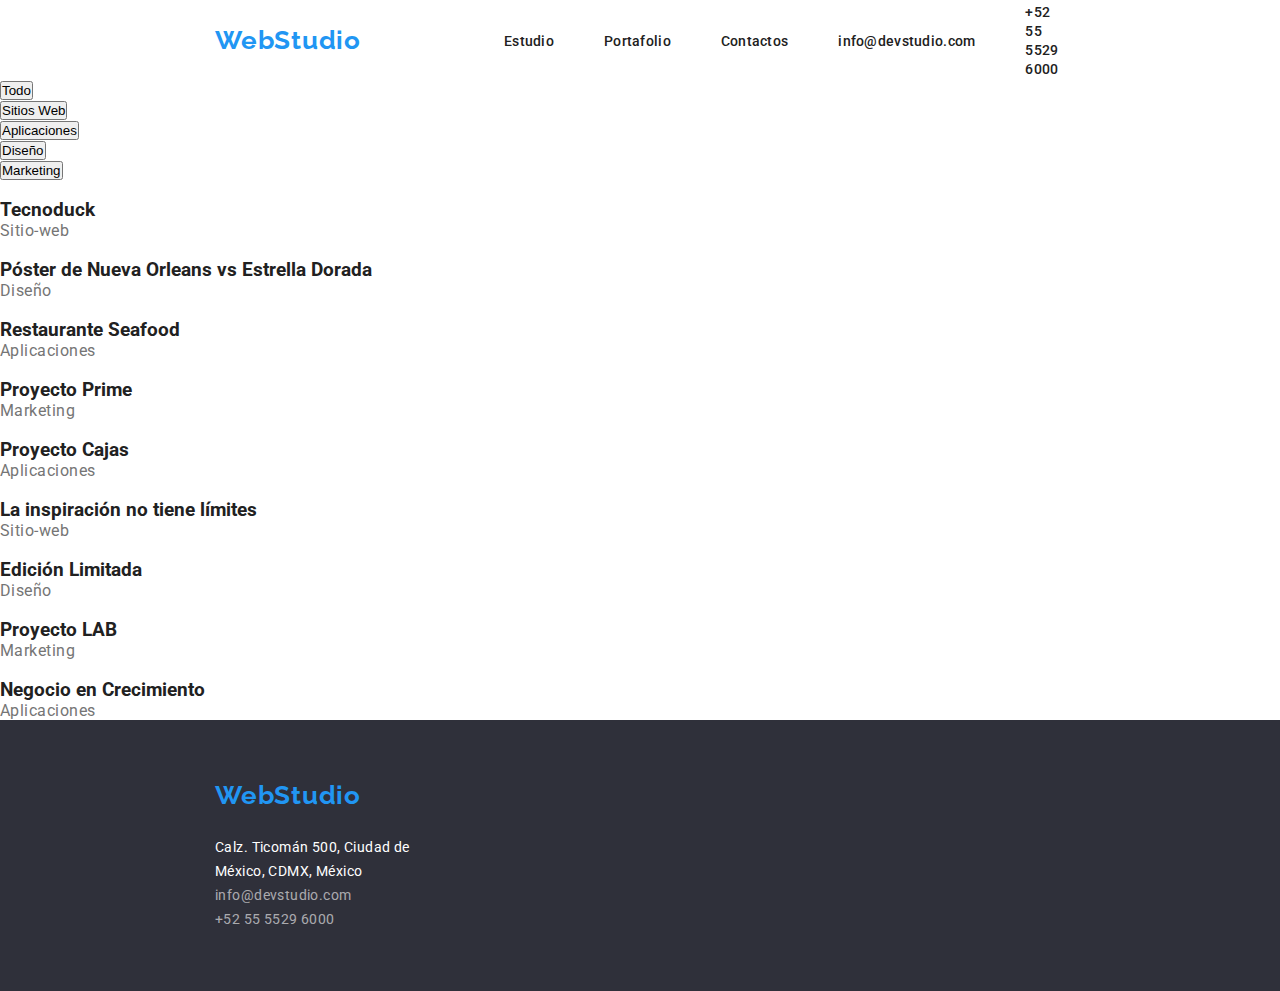
==== portfolio.html @ f9f8a567 "index + CSS" ====
<!DOCTYPE html>
<html lang="en">
<head>
    <meta charset="UTF-8">
    <meta http-equiv="X-UA-Compatible" content="IE=edge">
    <meta name="viewport" content="width=
    , initial-scale=1.0">
    <title>Document</title>
    <link href="https://fonts.googleapis.com/css2?family=Raleway:wght@700&family=Roboto:wght@400;500;700;900&display=swap" rel="stylesheet">
    <link rel="stylesheet" href="/css/styles.css">
</head>
<body>
    <header class="header">
        <nav>
            <ul class="navbar">
                <li><a href=""><span class="logo-text">WebStudio</span></a></li>
                <li><a href="index.html">Estudio</a></li>
                <li><a href="portfolio.html">Portafolio</a></li>
                <li><a href="">Contactos</a></li>
            </ul>
        </nav>
        <ul class="navbar">
            <li><a href="mailto: info@devstudio.com">info@devstudio.com</a></li>
            <li><a href="tel: +52 55 5529 6000">+52 55 5529 6000</a></li>
        </ul>
    </header>
    <main>
        <!-- Filtro de botones -->
        <section>
        <ul>
            <li><button type="button" class="btn-filter">Todo</button></li>
            <li><button type="button" class="btn-filter">Sitios Web</button></li>
            <li><button type="button" class="btn-filter">Aplicaciones</button></li>
            <li><button type="button" class="btn-filter">Diseño</button></li>
            <li><button type="button" class="btn-filter">Marketing</button></li>
        </ul>
    </section>

    <!-- Lista de cartas con productos -->
    <section class="list">
        <article class="product_list">
            <img src="" alt="">
            <h3 class="name-product">Tecnoduck</h3>
            <p><span class="article-kind">Sitio-web</span></p>
        </article>
        <article class="product_list">
            <img src="" alt="">
            <h3 class="name-product">Póster de Nueva Orleans vs Estrella Dorada</h3>
            <p><span class="article-kind">Diseño</span></p>
        </article>
        <article class="product_list">
            <img src="" alt="">
            <h3 class="name-product">Restaurante Seafood</h3>
            <p><span class="article-kind">Aplicaciones</span></p>
        </article>
        <article class="product_list">
            <img src="" alt="">
            <h3 class="name-product">Proyecto Prime</h3>
            <p><span class="article-kind">Marketing</span></p>
        </article>
        <article class="product_list">
            <img src="" alt="">
            <h3 class="name-product">Proyecto Cajas</h3>
            <p><span class="article-kind">Aplicaciones</span></p>
        </article>
        <article class="product_list">
            <img src="" alt="">
            <h3 class="name-product">La inspiración no tiene límites</h3>
            <p><span class="article-kind">Sitio-web</span></p>
        </article>
        <article class="product_list">
            <img src="" alt="">
            <h3 class="name-product">Edición Limitada</h3>
            <p><span class="article-kind">Diseño</span></p>
        </article>
        <article class="product_list">
            <img src="" alt="">
            <h3 class="name-product">Proyecto LAB</h3>
            <p><span class="article-kind">Marketing</span></p>
        </article>
        <article class="product_list">
            <img src="" alt="">
            <h3 class="name-product">Negocio en Crecimiento</h3>
            <p><span class="article-kind">Aplicaciones</span></p>
        </article>
    </section>
    </main>
    <footer>
        <address>
            <span class="logo_footer">WebStudio</span><br>
            Calz. Ticomán 500, Ciudad de<br>
            México, CDMX, México
            <a href="mailto: info@devstudio.com">info@devstudio.com</a>
            <a href="tel: +52 55 5529 6000">+52 55 5529 6000</a>
        </address>
    </footer>
</body>
</html>
---- css/styles.css ----
* {
    margin: 0;
    padding: 0;
}

body {
    font-family: 'Roboto', 'Raleway', sans-serif;
    color: #212121;
    margin: 0;
}

footer {
    background-color: #2F303A;
    padding: 60px 215px;
}

h2 {
    font-style: normal;
    font-weight: 700;
    font-size: 36px;
    line-height: 42px;
    text-align: center;
    letter-spacing: 0.03em;

    color: #212121;
}

.header {
    display: flex;
    height: 80px;
    left: 0px;
    top: 0px;

    background: #FFFFFF;
    padding-left: 215px;
    padding-right: 215px;
    justify-content: space-between;
    align-items: center;
}

.navbar {
    display: flex;
    align-items: center;
}

.navbar>li {
    margin-right: 50px;
    list-style: none;
}

.navbar>li>a {
    text-decoration: none;
    color: #212121;
    font-style: normal;
    font-weight: 500;
    font-size: 14px;
    line-height: 16px;
    letter-spacing: 0.02em;
}

.navbar>li>a:hover {
    color: #2196F3;
}

.logo-text {
    font-family: 'Raleway';
    font-style: normal;
    font-weight: 700;
    font-size: 26px;
    line-height: 31px;
    /* identical to box height */

    text-align: right;
    letter-spacing: 0.03em;

    color: #2196F3;
    margin-right: 93px;
}

.banner-ppal {
    display: flex;
    flex-direction: column;
    background-color: #2F303A;
    height: 600px;

    filter: drop-shadow(0px 4px 4px rgba(0, 0, 0, 0.25));

    color: #FFFFFF;
    align-items: center;
    justify-content: center;
}

.text-ppal{
    width: 696px;
    font-family: 'Roboto';
    font-style: normal;
    font-weight: 900;
    font-size: 44px;
    line-height: 60px;
    /* or 136% */

    text-align: center;
    letter-spacing: 0.06em;
    text-transform: uppercase;

    margin-bottom: 30px;
}

.btn-ppal {
    width: 261px;
    height: 50px;
    background-color: #2196F3;
    

    font-family: 'Roboto';
    font-style: normal;
    font-weight: 700;
    font-size: 16px;
    line-height: 30px;
    /* identical to box height, or 188% */
    letter-spacing: 0.06em;
    color: #FFFFFF;

    box-shadow: 0px 4px 4px rgba(0, 0, 0, 0.15);
    border-radius: 4px;
    border: 0;
}

.qualities {
    height: 122px;
    display: flex;
    padding: 95px 215px;
    justify-content: space-between;
}

.qualities_item {
    width: 270px;
    height: 101px;
    display: grid;
    justify-content: space-between;
}

.qualitie_tittle {
    font-style: normal;
    font-weight: 700;
    font-size: 14px;
    line-height: 16px;
    letter-spacing: 0.03em;
    text-transform: uppercase;

    color: #212121;
}

.qualitie_description {
    font-style: normal;
    font-style: normal;
    font-weight: 400;
    font-size: 14px;
    line-height: 24px;
    /* or 171% */
    
    letter-spacing: 0.03em;

    color: #757575;
}

.aboutus {
    display: grid;
    height: 425px;
    justify-content: center;
    align-items: center;
    margin-bottom: 94px;
}

.aboutus-galery {
    display: flex;
    justify-content: space-between;
}

.aboutus-galery>img {
    padding: 0px 30px; 
}

.team {
    background-color: #F5F4FA;
    padding: 94px 215px;
}

.team>ul {
    margin-top: 50px;
    display: flex;
    list-style: none;
    justify-content: space-between;

}

.team>ul>li {

    height: 368px;
    display: flex;
    flex-direction: column;
    background: #FFFFFF;
    /* material shadow v1 */
    box-shadow: 0px 1px 3px rgba(0, 0, 0, 0.12), 0px 1px 1px rgba(0, 0, 0, 0.14), 0px 2px 1px rgba(0, 0, 0, 0.2);
    border-radius: 0px 0px 4px 4px;
    text-align: center;
}

.name-teammate{ 
font-style: normal;
font-weight: 500;
font-size: 16px;
line-height: 19px;
/* identical to box height */

text-align: center;
letter-spacing: 0.03em;

color: #212121;
margin-top: 30px;
margin-bottom: 10px;
}

.article-kind{
    font-style: normal;
    font-weight: 400;
    font-size: 16px;
    line-height: 19px;
    /* identical to box height */

    text-align: center;
    letter-spacing: 0.03em;

    color: #757575;
}

.logo_footer {
    font-family: 'Raleway';
    font-style: normal;
    font-weight: 700;
    font-size: 26px;
    line-height: 31px;
    /* identical to box height */

    letter-spacing: 0.03em;

    color: #2196F3;
}

address {
    display: grid;
    font-family: 'Roboto';
    font-style: normal;
    font-weight: 400;
    font-size: 14px;
    line-height: 24px;
    /* or 171% */

    letter-spacing: 0.03em;

    color: #FFFFFF;
}

address>a {
    text-decoration: none;
    font-style: normal;
    font-weight: 400;
    font-size: 14px;
    line-height: 24px;
    /* or 171% */

    letter-spacing: 0.03em;

    color: rgba(255, 255, 255, 0.6);
}
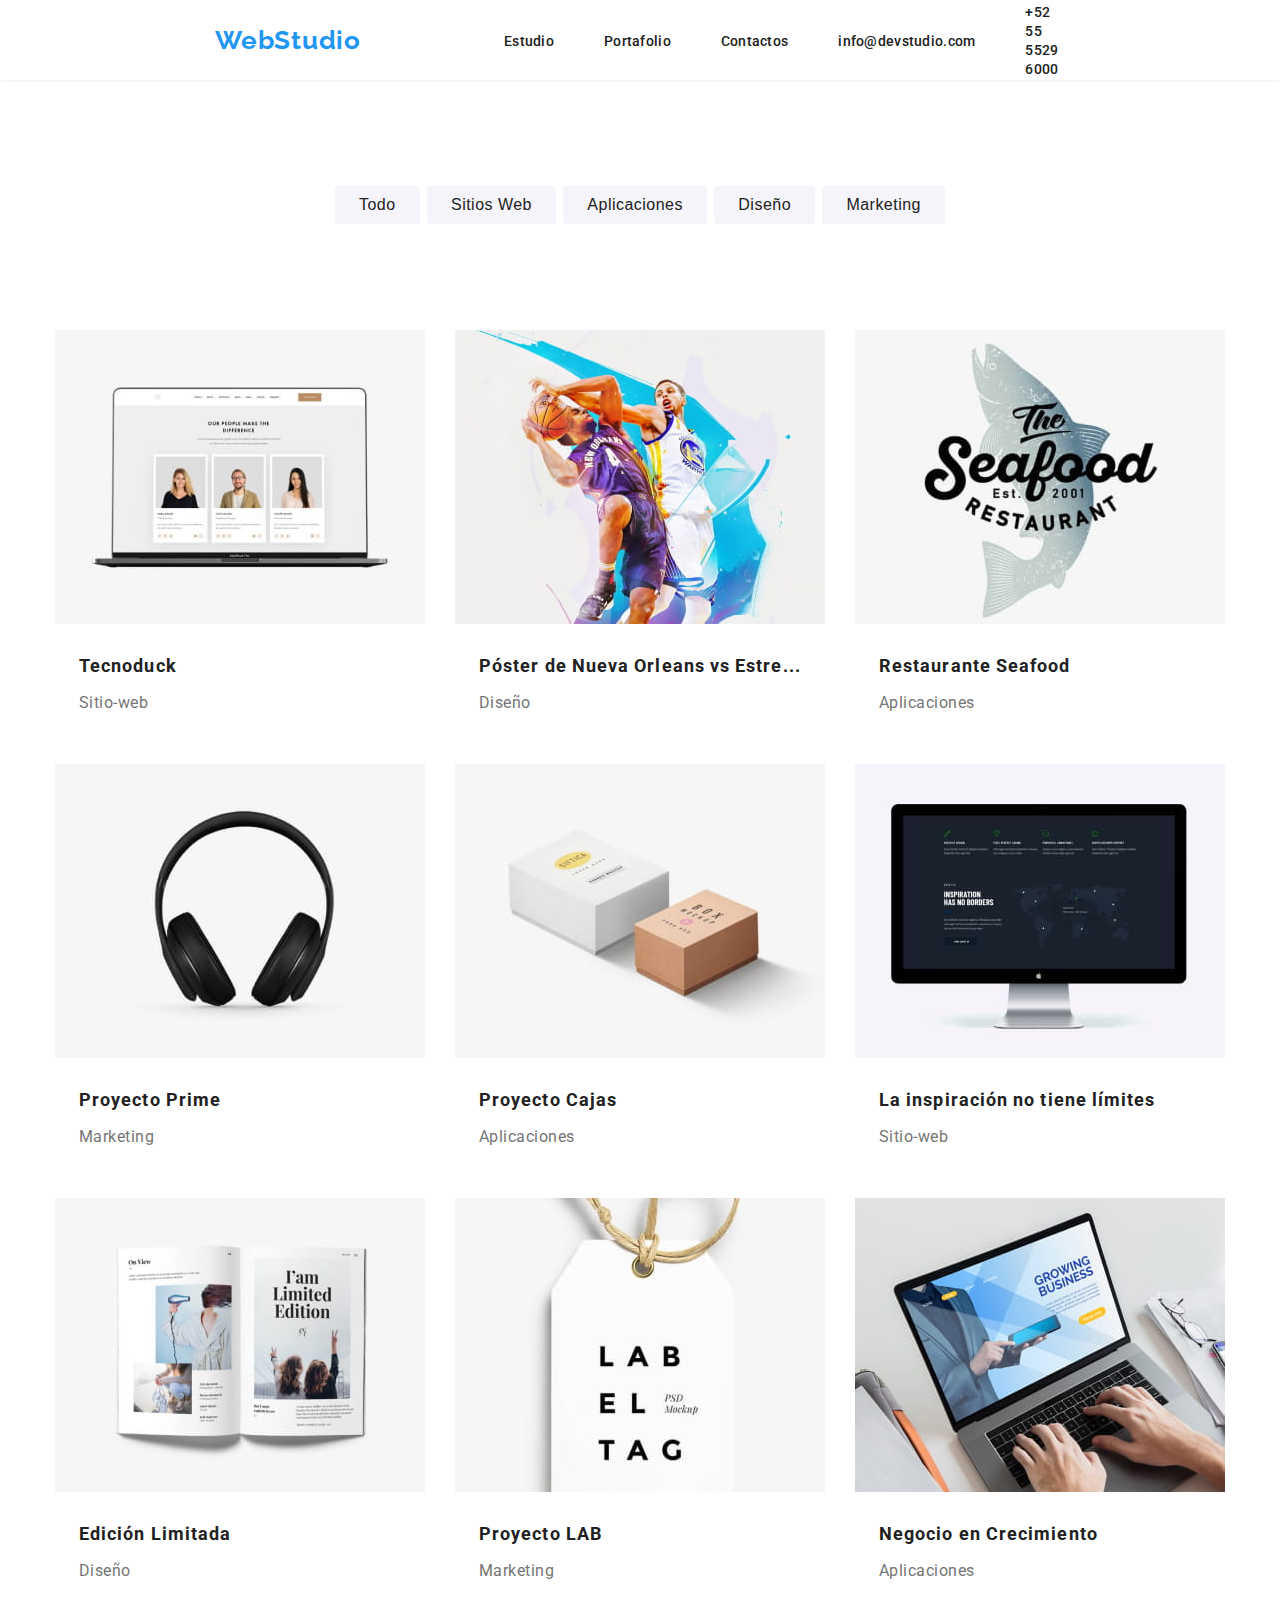
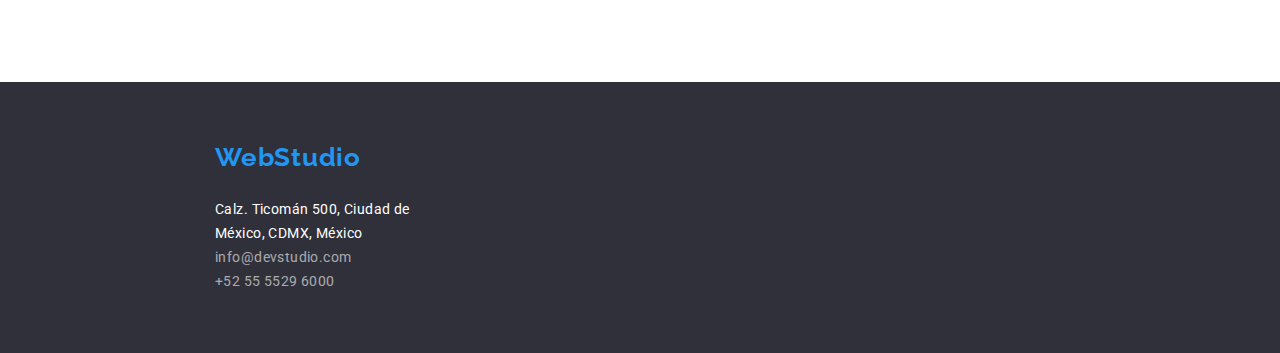
==== commit 89836c7c: "portfolio + css full" ====
--- a/portfolio.html
+++ b/portfolio.html
@@ -10,6 +10,7 @@
     <link rel="stylesheet" href="/css/styles.css">
 </head>
 <body>
+    <!-- Barrade navegación -->
     <header class="header">
         <nav>
             <ul class="navbar">
@@ -24,10 +25,10 @@
             <li><a href="tel: +52 55 5529 6000">+52 55 5529 6000</a></li>
         </ul>
     </header>
-    <main>
+    <main class="main-portfolio">
         <!-- Filtro de botones -->
         <section>
-        <ul>
+        <ul class="filtro">
             <li><button type="button" class="btn-filter">Todo</button></li>
             <li><button type="button" class="btn-filter">Sitios Web</button></li>
             <li><button type="button" class="btn-filter">Aplicaciones</button></li>
@@ -37,51 +38,69 @@
     </section>
 
     <!-- Lista de cartas con productos -->
-    <section class="list">
+    <section class="card-list">
         <article class="product_list">
-            <img src="" alt="">
+            <a href="">
+            <img src="/images/product-img1.jpg" alt="">
             <h3 class="name-product">Tecnoduck</h3>
             <p><span class="article-kind">Sitio-web</span></p>
+            </a>
         </article>
         <article class="product_list">
-            <img src="" alt="">
-            <h3 class="name-product">Póster de Nueva Orleans vs Estrella Dorada</h3>
+            <a href="">
+            <img src="/images/product-img2.jpg" alt="">
+            <h3 class="name-product">Póster de Nueva Orleans vs Estre...</h3>
             <p><span class="article-kind">Diseño</span></p>
+            </a>
         </article>
         <article class="product_list">
-            <img src="" alt="">
+            <a href="">
+            <img src="/images/product-img3.jpg" alt="">
             <h3 class="name-product">Restaurante Seafood</h3>
             <p><span class="article-kind">Aplicaciones</span></p>
+            </a>
         </article>
         <article class="product_list">
-            <img src="" alt="">
+            <a href="">
+            <img src="/images/product-img4.jpg" alt="" class="product_image">
             <h3 class="name-product">Proyecto Prime</h3>
             <p><span class="article-kind">Marketing</span></p>
+            </a>
         </article>
         <article class="product_list">
-            <img src="" alt="">
+            <a href="">
+            <img src="/images/product-img5.jpg" alt="">
             <h3 class="name-product">Proyecto Cajas</h3>
             <p><span class="article-kind">Aplicaciones</span></p>
+            </a>
         </article>
         <article class="product_list">
-            <img src="" alt="">
+            <a href="">
+            <img src="/images/product-img6.jpg" alt="">
             <h3 class="name-product">La inspiración no tiene límites</h3>
             <p><span class="article-kind">Sitio-web</span></p>
+            </a>
         </article>
         <article class="product_list">
-            <img src="" alt="">
+            <a href="">
+            <img src="/images/product-img7.jpg" alt="">
             <h3 class="name-product">Edición Limitada</h3>
             <p><span class="article-kind">Diseño</span></p>
+            </a>
         </article>
         <article class="product_list">
-            <img src="" alt="">
+            <a href="">
+            <img src="/images/product-img8.jpg" alt="">
             <h3 class="name-product">Proyecto LAB</h3>
             <p><span class="article-kind">Marketing</span></p>
+            </a>
         </article>
         <article class="product_list">
-            <img src="" alt="">
+            <a href="">
+            <img src="/images/product-img9.jpg" alt="">
             <h3 class="name-product">Negocio en Crecimiento</h3>
             <p><span class="article-kind">Aplicaciones</span></p>
+            </a>
         </article>
     </section>
     </main>
--- a/css/styles.css
+++ b/css/styles.css
@@ -1,3 +1,5 @@
+/* estilos globales (header y footer) */
+
 * {
     margin: 0;
     padding: 0;
@@ -6,7 +8,8 @@
 body {
     font-family: 'Roboto', 'Raleway', sans-serif;
     color: #212121;
-    margin: 0;
+    display: flex;
+    flex-direction: column;
 }
 
 footer {
@@ -25,6 +28,10 @@
     color: #212121;
 }
 
+button:hover {
+    cursor: pointer;
+}
+
 .header {
     display: flex;
     height: 80px;
@@ -36,6 +43,8 @@
     padding-right: 215px;
     justify-content: space-between;
     align-items: center;
+
+    box-shadow: 0px 0px 3px rgba(0, 0, 0, 0.12)
 }
 
 .navbar {
@@ -69,13 +78,55 @@
     font-size: 26px;
     line-height: 31px;
     /* identical to box height */
-
+    
     text-align: right;
     letter-spacing: 0.03em;
-
+    
     color: #2196F3;
     margin-right: 93px;
 }
+
+.logo_footer {
+    font-family: 'Raleway';
+    font-style: normal;
+    font-weight: 700;
+    font-size: 26px;
+    line-height: 31px;
+    /* identical to box height */
+
+    letter-spacing: 0.03em;
+
+    color: #2196F3;
+}
+
+address {
+    display: grid;
+    font-family: 'Roboto';
+    font-style: normal;
+    font-weight: 400;
+    font-size: 14px;
+    line-height: 24px;
+    /* or 171% */
+
+    letter-spacing: 0.03em;
+
+    color: #FFFFFF;
+}
+
+address>a {
+    text-decoration: none;
+    font-style: normal;
+    font-weight: 400;
+    font-size: 14px;
+    line-height: 24px;
+    /* or 171% */
+
+    letter-spacing: 0.03em;
+
+    color: rgba(255, 255, 255, 0.6);
+}
+
+/* estilos para index */
 
 .banner-ppal {
     display: flex;
@@ -207,23 +258,8 @@
 }
 
 .name-teammate{ 
-font-style: normal;
-font-weight: 500;
-font-size: 16px;
-line-height: 19px;
-/* identical to box height */
-
-text-align: center;
-letter-spacing: 0.03em;
-
-color: #212121;
-margin-top: 30px;
-margin-bottom: 10px;
-}
-
-.article-kind{
-    font-style: normal;
-    font-weight: 400;
+    font-style: normal;
+    font-weight: 500;
     font-size: 16px;
     line-height: 19px;
     /* identical to box height */
@@ -231,46 +267,119 @@
     text-align: center;
     letter-spacing: 0.03em;
 
+    color: #212121;
+    margin-top: 30px;
+    margin-bottom: 10px;
+}
+
+.article-kind{
+    font-style: normal;
+    font-weight: 400;
+    font-size: 16px;
+    line-height: 19px;
+    /* identical to box height */
+
+    text-align: center;
+    letter-spacing: 0.03em;
+
     color: #757575;
 }
 
-.logo_footer {
-    font-family: 'Raleway';
-    font-style: normal;
-    font-weight: 700;
-    font-size: 26px;
-    line-height: 31px;
-    /* identical to box height */
-
-    letter-spacing: 0.03em;
-
-    color: #2196F3;
-}
-
-address {
-    display: grid;
-    font-family: 'Roboto';
-    font-style: normal;
-    font-weight: 400;
-    font-size: 14px;
-    line-height: 24px;
-    /* or 171% */
-
-    letter-spacing: 0.03em;
-
+/* estilos para portafolio */
+
+.main-portfolio{
+    display: flex;
+    flex-direction: column;
+    align-self: center;
+
+    margin-bottom: 50px;
+}
+
+.filtro {
+    margin: 106px 280px;
+    display: flex;
+    list-style: none;
+    justify-content:space-between;
+}
+
+.btn-filter {
+    font-style: normal;
+    font-weight: 500;
+    font-size: 16px;
+    line-height: 26px;
+    /* identical to box height, or 162% */
+    text-align: center;
+    letter-spacing: 0.03em;
+    color: #212121;
+
+    height: 38px;
+    background: #F5F4FA;
+    border-radius: 4px;
+    border: 0;
+
+    padding: 6px 24px;
+}
+
+.btn-filter:hover {
     color: #FFFFFF;
-}
-
-address>a {
+
+    background: #2196F3;
+}
+
+
+.card-list {
+    width: 1170px;
+    display: flex;
+    flex-wrap: wrap;
+    justify-content: space-between;
+    columns: 3;
+}
+
+.product_list {
+    margin-bottom: 30px ;
+    width: 370px;
+    height: 404px;
+    background: #FFFFFF;
+}
+
+.product_list:hover {
+    border: 1px solid #EEEEEE;
+    box-shadow: 0px 1px 1px rgba(0, 0, 0, 0.12), 0px 4px 4px rgba(0, 0, 0, 0.06), 1px 4px 6px rgba(0, 0, 0, 0.16);
+}
+
+.product_list>a {
     text-decoration: none;
-    font-style: normal;
-    font-weight: 400;
-    font-size: 14px;
-    line-height: 24px;
-    /* or 171% */
-
-    letter-spacing: 0.03em;
-
-    color: rgba(255, 255, 255, 0.6);
-}
-
+}
+
+.product_image {
+    width: 370px;
+    height: 294px;
+}
+
+.name-product {
+    width: 370px;
+    font-style: normal;
+    font-weight: 700;
+    font-size: 18px;
+    line-height: 36px;
+    /* identical to box height, or 200% */
+    letter-spacing: 0.06em;
+    color: #212121;
+
+    margin-top: 20px;
+    margin-bottom: 4px;
+    margin-left: 24px;
+}
+
+.article-kind {
+    font-style: normal;
+    font-weight: 400;
+    font-size: 16px;
+    line-height: 30px;
+    /* identical to box height, or 188% */
+    letter-spacing: 0.03em;
+    color: #757575;
+
+    margin-bottom: 4px;
+    margin-left: 24px;
+}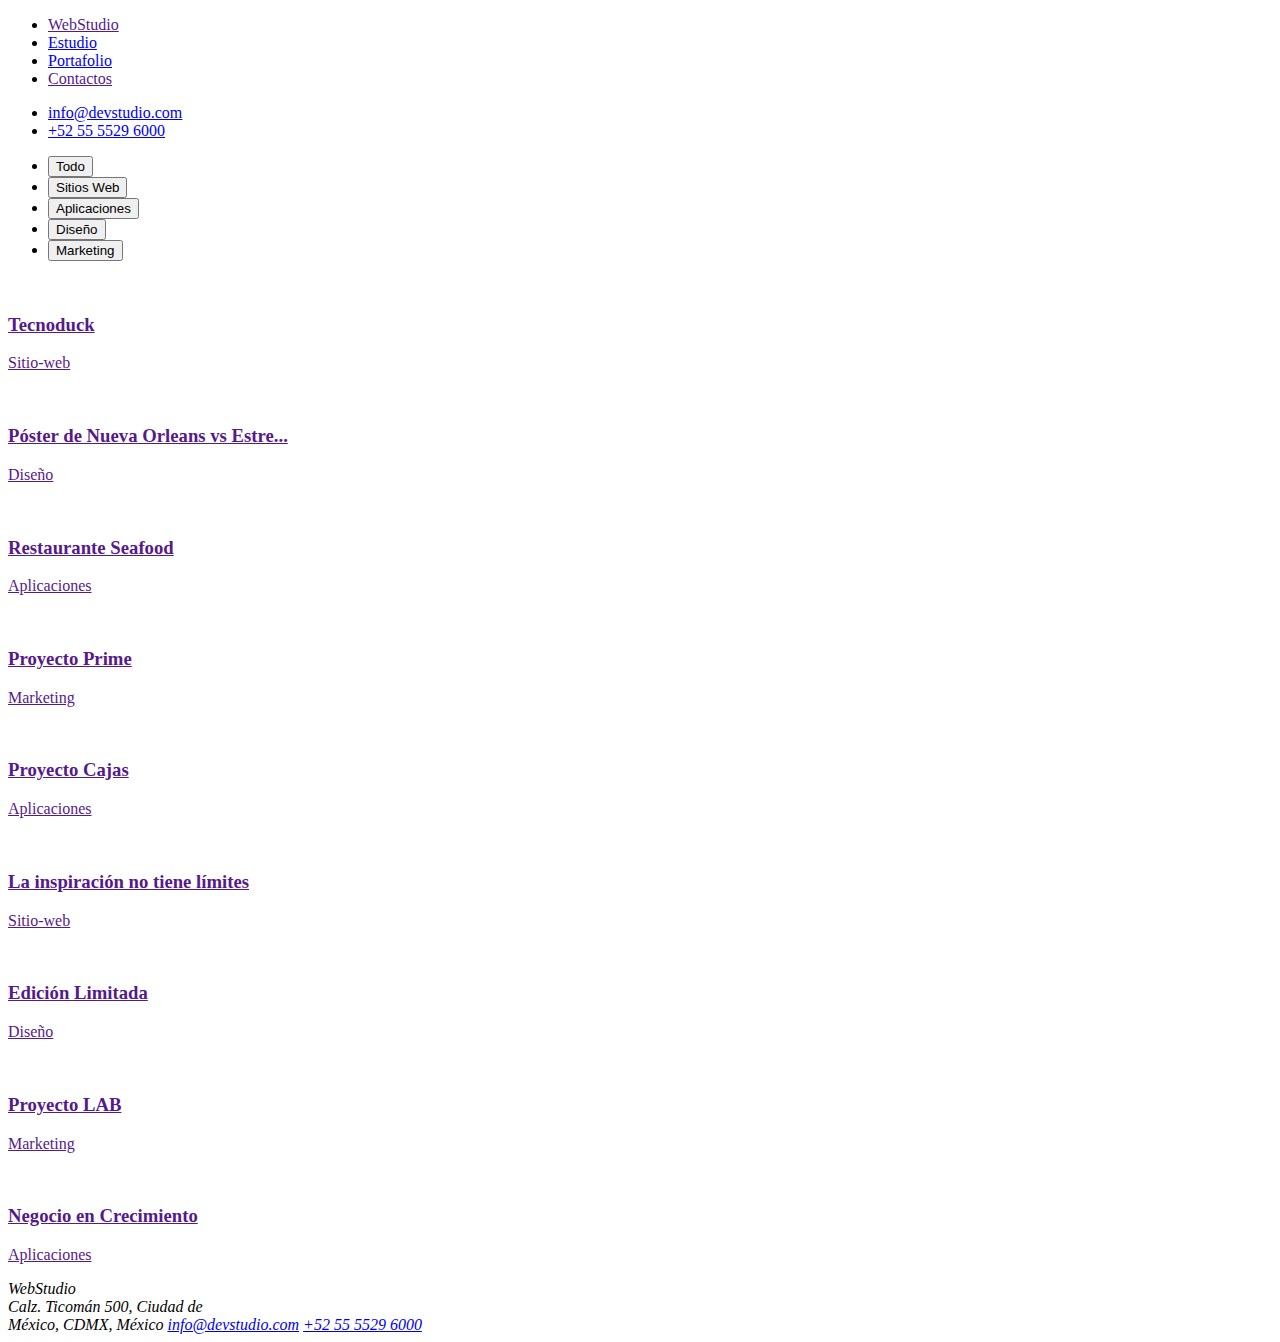
==== commit a2f1a4b5: "fix imgs pathing and cards hover" ====
--- a/portfolio.html
+++ b/portfolio.html
@@ -7,7 +7,7 @@
     , initial-scale=1.0">
     <title>Document</title>
     <link href="https://fonts.googleapis.com/css2?family=Raleway:wght@700&family=Roboto:wght@400;500;700;900&display=swap" rel="stylesheet">
-    <link rel="stylesheet" href="/css/styles.css">
+    <link rel="stylesheet" href="/goit-markup-hw-02/css/styles.css">
 </head>
 <body>
     <!-- Barrade navegación -->
@@ -41,63 +41,63 @@
     <section class="card-list">
         <article class="product_list">
             <a href="">
-            <img src="/images/product-img1.jpg" alt="">
+            <img src="/goit-markup-hw-02/images/product-img1.jpg" alt="">
             <h3 class="name-product">Tecnoduck</h3>
             <p><span class="article-kind">Sitio-web</span></p>
             </a>
         </article>
         <article class="product_list">
             <a href="">
-            <img src="/images/product-img2.jpg" alt="">
+            <img src="/goit-markup-hw-02/images/product-img2.jpg" alt="">
             <h3 class="name-product">Póster de Nueva Orleans vs Estre...</h3>
             <p><span class="article-kind">Diseño</span></p>
             </a>
         </article>
         <article class="product_list">
             <a href="">
-            <img src="/images/product-img3.jpg" alt="">
+            <img src="/goit-markup-hw-02/images/product-img3.jpg" alt="">
             <h3 class="name-product">Restaurante Seafood</h3>
             <p><span class="article-kind">Aplicaciones</span></p>
             </a>
         </article>
         <article class="product_list">
             <a href="">
-            <img src="/images/product-img4.jpg" alt="" class="product_image">
+            <img src="/goit-markup-hw-02/images/product-img4.jpg" alt="" class="product_image">
             <h3 class="name-product">Proyecto Prime</h3>
             <p><span class="article-kind">Marketing</span></p>
             </a>
         </article>
         <article class="product_list">
             <a href="">
-            <img src="/images/product-img5.jpg" alt="">
+            <img src="/goit-markup-hw-02/images/product-img5.jpg" alt="">
             <h3 class="name-product">Proyecto Cajas</h3>
             <p><span class="article-kind">Aplicaciones</span></p>
             </a>
         </article>
         <article class="product_list">
             <a href="">
-            <img src="/images/product-img6.jpg" alt="">
+            <img src="/goit-markup-hw-02/images/product-img6.jpg" alt="">
             <h3 class="name-product">La inspiración no tiene límites</h3>
             <p><span class="article-kind">Sitio-web</span></p>
             </a>
         </article>
         <article class="product_list">
             <a href="">
-            <img src="/images/product-img7.jpg" alt="">
+            <img src="/goit-markup-hw-02/images/product-img7.jpg" alt="">
             <h3 class="name-product">Edición Limitada</h3>
             <p><span class="article-kind">Diseño</span></p>
             </a>
         </article>
         <article class="product_list">
             <a href="">
-            <img src="/images/product-img8.jpg" alt="">
+            <img src="/goit-markup-hw-02/images/product-img8.jpg" alt="">
             <h3 class="name-product">Proyecto LAB</h3>
             <p><span class="article-kind">Marketing</span></p>
             </a>
         </article>
         <article class="product_list">
             <a href="">
-            <img src="/images/product-img9.jpg" alt="">
+            <img src="/goit-markup-hw-02/images/product-img9.jpg" alt="">
             <h3 class="name-product">Negocio en Crecimiento</h3>
             <p><span class="article-kind">Aplicaciones</span></p>
             </a>
